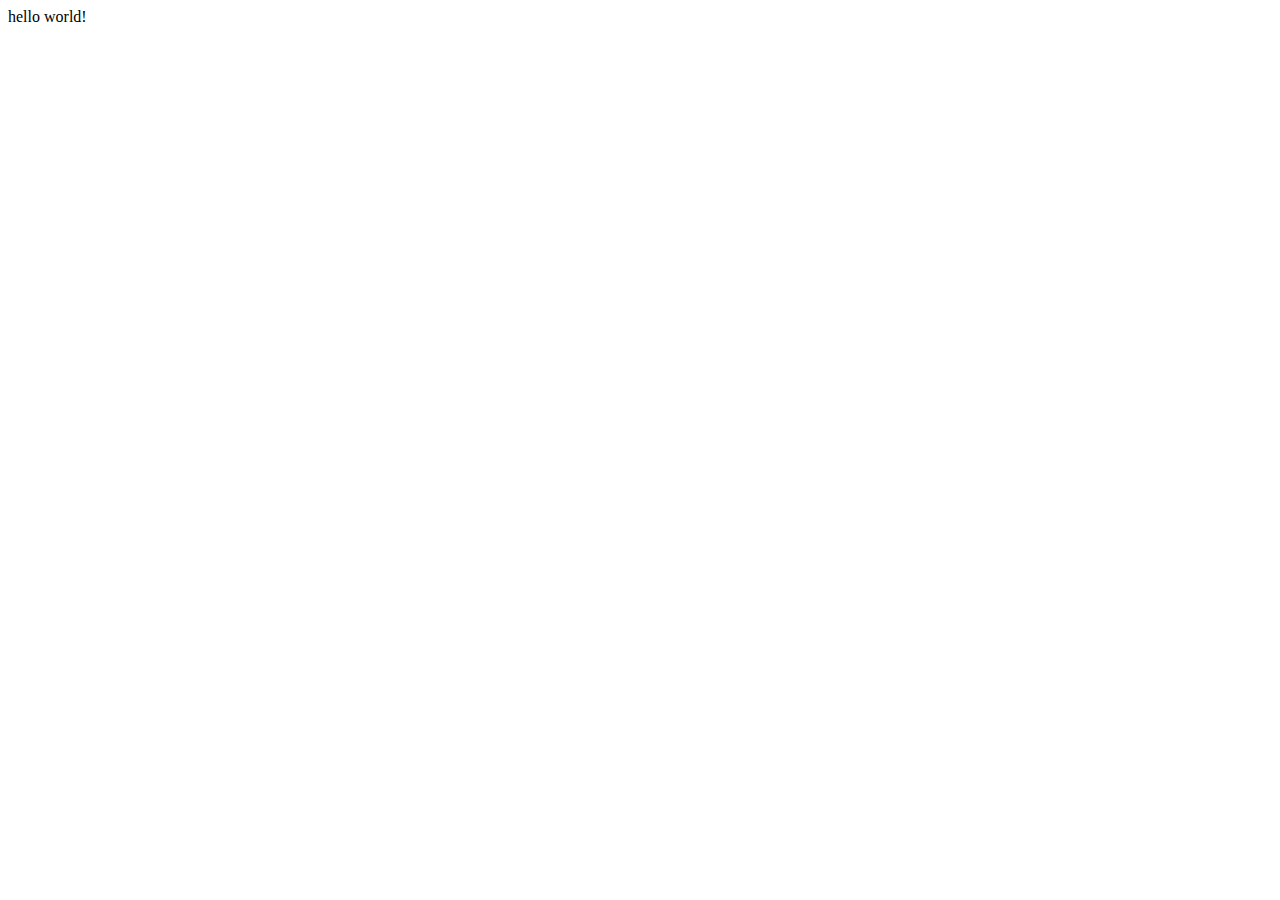
==== index.html @ 5fd616d1 "Start git blog" ====
<!DOCTYPE html>
<html lang="en">
  <head>
    <meta charset="UTF-8" />
    <meta http-equiv="X-UA-Compatible" content="IE=edge" />
    <meta name="viewport" content="width=device-width, initial-scale=1.0" />
    <title>Document</title>
  </head>
  <body>
    hello world!
  </body>
</html>
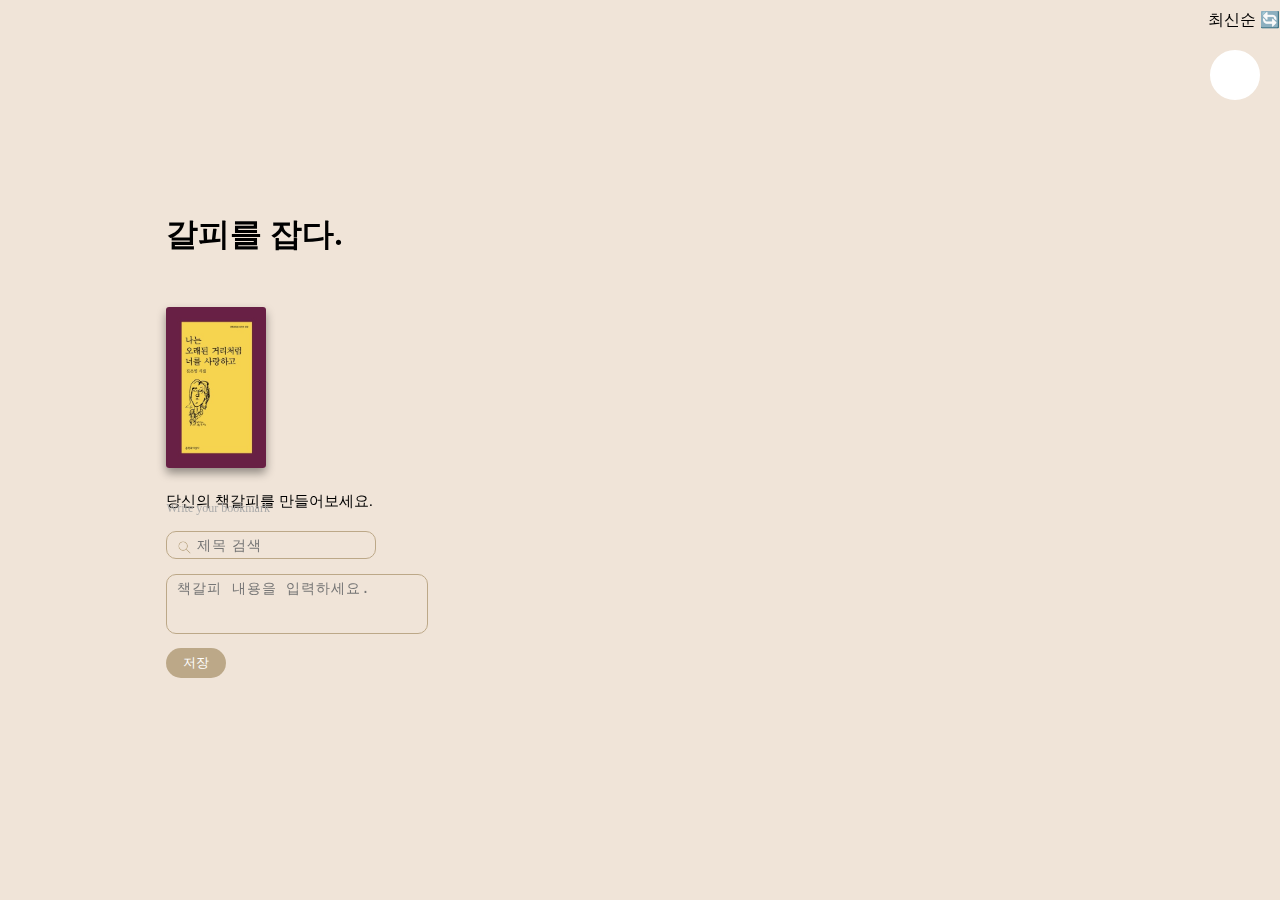
==== commit 77f33c5e: "test" ====
--- a/index.html
+++ b/index.html
@@ -4,9 +4,146 @@
     <meta charset="UTF-8" />
     <meta http-equiv="X-UA-Compatible" content="IE=edge" />
     <meta name="viewport" content="width=device-width, initial-scale=1.0" />
-    <title>Document</title>
+    <!-- jQuery CDN -->
+    <script src="https://code.jquery.com/jquery-latest.min.js"></script>
+
+    <!-- Bootstrap CSS -->
+    <link
+      href="https://cdn.jsdelivr.net/npm/bootstrap@5.0.2/dist/css/bootstrap.min.css"
+      rel="stylesheet"
+      integrity="sha384-EVSTQN3/azprG1Anm3QDgpJLIm9Nao0Yz1ztcQTwFspd3yD65VohhpuuCOmLASjC"
+      crossorigin="anonymous"
+    />
+
+    <!-- animate -->
+    <link
+      rel="stylesheet"
+      href="https://cdnjs.cloudflare.com/ajax/libs/animate.css/4.1.1/animate.min.css"
+    />
+
+    <!-- favicon -->
+    <link rel="shortcut icon" href="./images/favicon-32x32.png" />
+
+    <!-- scrollreveal CDN -->
+    <!-- <script src="https://unpkg.com/scrollreveal"></script> -->
+
+    <!-- masonry CDN -->
+    <script src="https://unpkg.com/masonry-layout@4/dist/masonry.pkgd.min.js"></script>
+
+    <!-- 외부 CSS -->
+    <link rel="stylesheet" href="./css/index.css" />
+    <title>갈피를 잡다</title>
   </head>
-  <body>
-    hello world!
+  <body onload="fadeIn()">
+    <!-- Modal -->
+    <div class="modal" id="bookInfoModal">
+      <div style="text-align: right">
+        <div class="close"></div>
+      </div>
+
+      <div class="modal-body">
+        <div><img src="" alt="" id="modalThumbnail" /></div>
+        <div id="modalInfo">
+          <div id="modalTitle"></div>
+          <div id="modalAuthors"></div>
+          <div id="modalContents"></div>
+          <div id="modalDate"></div>
+        </div>
+      </div>
+    </div>
+    <div class="modal_bg"></div>
+
+    <div id="wrapper">
+      <!-- 검색 섹션 -->
+      <section id="section_left">
+        <div id="wrap">
+          <div class="mainTitle">
+            <h1>갈피를 잡다.</h1>
+          </div>
+          <div class="searchResult">
+            <img
+              src="./images/defult_book.jpg"
+              alt=""
+              id="thumbnail"
+              style="width: 100px"
+            />
+            <p id="title">당신의 책갈피를 만들어보세요.</p>
+            <p id="author">Write your bookmark</p>
+          </div>
+
+          <!-- search bar -->
+          <div class="input-container">
+            <input
+              id="bookName"
+              type="text"
+              value=""
+              placeholder="제목 검색"
+              onkeydown="if (event.keyCode == 13) search();"
+            />
+            <span class="focus-border"></span>
+          </div>
+
+          <!-- 코멘트 등록 폼 -->
+          <form id="commentForm" method="POST">
+            <textarea
+              name="comment"
+              id="comment"
+              cols="30"
+              rows="3"
+              placeholder="책갈피 내용을 입력하세요."
+            ></textarea
+            ><br />
+            <button id="commentSaveBt" onclick="saveComment()">저장</button>
+          </form>
+        </div>
+      </section>
+
+      <!-- 책갈피 섹션 -->
+      <section id="section_right">
+        <div class="searchSort">
+          <!-- 검색 -->
+          <link
+            rel="stylesheet"
+            href="https://use.fontawesome.com/releases/v5.3.1/css/all.css"
+            integrity="sha384-mzrmE5qonljUremFsqc01SB46JvROS7bZs3IO2EmfFsd15uHvIt+Y8vEf7N7fWAU"
+            crossorigin="anonymous"
+          />
+
+          <form action="" class="form">
+            <input
+              id="searchInput"
+              type="search"
+              required
+              value=""
+              onkeydown="if (event.keyCode == 13) searchBookMarks();"
+            />
+            <i class="fa fa-search"></i>
+            <a href="javascript:void(0)" id="clear-btn">Clear</a>
+          </form>
+          <!-- 정렬 -->
+          <div class="sort">
+            <span class="sortBtn badge bg-light text-dark ms-auto mx-3"
+              >최신순 🔄</span
+            >
+          </div>
+        </div>
+
+        <div id="container" class="grid"></div>
+      </section>
+    </div>
+
+    <!-- 외부 js -->
+    <script src="./js/index.js"></script>
+    <script src="apikey.js"></script>
+
+    <!-- scrollreveal plugin -->
+    <!-- <script src="https://unpkg.com/scrollreveal"></script> -->
+
+    <!-- Option 1: Bootstrap Bundle with Popper -->
+    <script
+      src="https://cdn.jsdelivr.net/npm/bootstrap@5.0.2/dist/js/bootstrap.bundle.min.js"
+      integrity="sha384-MrcW6ZMFYlzcLA8Nl+NtUVF0sA7MsXsP1UyJoMp4YLEuNSfAP+JcXn/tWtIaxVXM"
+      crossorigin="anonymous"
+    ></script>
   </body>
 </html>
--- a/css/index.css
+++ b/css/index.css
@@ -0,0 +1,475 @@
+@font-face {
+  font-family: "SunBatang-Light";
+  src: url("https://cdn.jsdelivr.net/gh/projectnoonnu/noonfonts_eight@1.0/SunBatang-Light.woff")
+    format("woff");
+  font-weight: normal;
+  font-style: normal;
+}
+
+* {
+  margin: 0;
+  padding: 0;
+}
+
+.modal-body {
+  -ms-overflow-style: none; /* IE and Edge */
+  scrollbar-width: none; /* Firefox */
+}
+.modal-body::-webkit-scrollbar {
+  display: none; /* Chrome, Safari, Opera*/
+}
+
+input,
+textarea {
+  outline: none;
+}
+
+html,
+body {
+  width: 100vw;
+  height: 100vh;
+  background: #f0e4d8;
+  font-family: "SunBatang-Light";
+}
+
+#wrapper {
+  width: 80%;
+  height: 100%;
+  margin: 0 auto;
+  /* display: flex; */
+  position: relative;
+}
+
+/* modal */
+.modal {
+  width: 600px;
+  height: 450px;
+  position: fixed;
+  left: 0;
+  top: 0;
+  z-index: 99999;
+  background: #fff;
+  border-radius: 30px;
+  display: none;
+  padding: 10px 30px 40px 30px;
+  overflow: hidden;
+}
+
+.modal_bg {
+  width: 100%;
+  height: 100%;
+  background-color: rgba(0, 0, 0, 0.6);
+  position: fixed;
+  left: 0;
+  top: 0;
+  z-index: 999;
+  backdrop-filter: blur(5px);
+  display: none;
+}
+
+.close {
+  display: inline-block;
+  *display: inline;
+  cursor: pointer;
+}
+.close::after {
+  display: inline-block;
+  content: "\00d7";
+  font-size: 25pt;
+  color: #aaa;
+}
+.close:hover::after {
+  color: #111;
+  transition: 0.3s;
+}
+
+.modal-body {
+  position: relative;
+  height: 100%;
+  width: 100%;
+  /* background-color: #2F4842; */
+  top: -10px;
+}
+
+#modalThumbnail {
+  float: left;
+  width: 35%;
+  border-radius: 10px;
+  transform: translateY(5%);
+  box-shadow: rgba(0, 0, 0, 0.4) 0px 3px 10px;
+}
+
+#modalInfo {
+  float: right;
+  width: 60%;
+  font-size: 14px;
+}
+
+#modalTitle {
+  font-weight: bold;
+  font-size: 16px;
+}
+
+#modalDate {
+  position: absolute;
+  bottom: 30px;
+  right: 20px;
+  color: #aaa;
+}
+
+/* 왼쪽 검색 섹션 */
+#section_left {
+  width: 30%;
+  height: 100%;
+  display: flex;
+  position: fixed;
+  justify-content: center;
+  align-items: center;
+  overflow: hidden;
+}
+
+#wrap {
+  width: 80%;
+  justify-content: center;
+  align-items: center;
+}
+
+.mainTitle {
+  opacity: 0;
+  margin-bottom: 50px;
+  /* transition: 5s; */
+}
+
+#title {
+  font-size: 15px;
+  margin-top: 20px;
+}
+#author {
+  font-size: 12px;
+  color: #aaa;
+  margin-top: -10px;
+  margin-bottom: 0;
+}
+
+#commentForm {
+  display: block;
+  width: 300px;
+}
+
+#comment {
+  resize: none;
+  background: inherit;
+  border-radius: 10px;
+  border: 1px solid #bca888;
+  letter-spacing: 1px;
+  padding: 5px 10px;
+  width: 80%;
+  font-size: 14px;
+}
+
+#commentSaveBt {
+  width: 60px;
+  height: 30px;
+  margin-top: 10px;
+  border-radius: 20px;
+  background: #bca888;
+  border: none;
+  color: #fff;
+  font-size: 13px;
+  margin-bottom: 10px;
+}
+
+.sort {
+  cursor: pointer;
+}
+
+/* search bar */
+.input-container {
+  width: 300px;
+  margin: 15px 0;
+  position: relative;
+  z-index: 20;
+}
+
+input[type="text"] {
+  font-size: 14px;
+  color: #111;
+  width: 70%;
+  box-sizing: border-box;
+  letter-spacing: 1px;
+  background-color: inherit;
+  border: 1px solid #bca888;
+  border-radius: 10px;
+  padding: 5px 0 5px 30px;
+}
+
+.input-container::before {
+  background: url("../images/search.png") no-repeat;
+  background-size: 17px;
+  content: "";
+  display: inline-block;
+  height: 25px;
+  width: 25px;
+  position: absolute;
+  margin: 8px 10px;
+}
+
+.searchResult img {
+  border-radius: 3px;
+  box-shadow: rgba(0, 0, 0, 0.4) 0px 5px 10px;
+}
+
+/* 오른쪽 책갈피 섹션 */
+#section_right {
+  width: 60%;
+  height: 100%;
+  position: absolute;
+  right: 0;
+}
+
+#container {
+  width: 100%;
+  padding: 30px;
+}
+
+.bookMark {
+  width: 180px;
+  background: #2f4842;
+  color: #fff;
+  padding: 10px;
+  margin-bottom: 20px;
+  cursor: pointer;
+}
+
+.commentBox {
+  font-weight: bold;
+  margin-bottom: 60px;
+}
+
+.titleBox {
+  font-size: 10px;
+  /* margin-bottom: 10px; */
+}
+
+.searchSort {
+  position: fixed;
+  right: 0;
+  top: 0;
+  padding-top: 10px;
+}
+
+/* 검색 */
+
+.form {
+  position: fixed;
+  position: absolute;
+  top: 50px;
+  right: 20px;
+  transition: all 1s;
+  width: 50px;
+  height: 50px;
+  background: white;
+  box-sizing: border-box;
+  border-radius: 25px;
+  border: 4px solid white;
+  padding: 5px;
+}
+
+.form input {
+  position: absolute;
+  top: 0;
+  left: 0;
+  width: 100%;
+  height: 42.5px;
+  line-height: 30px;
+  outline: 0;
+  border: 0;
+  display: none;
+  font-size: 1em;
+  border-radius: 20px;
+  padding: 0 20px;
+}
+
+.fa {
+  box-sizing: border-box;
+  padding: 10px;
+  width: 42.5px;
+  height: 42.5px;
+  position: absolute;
+  top: 0;
+  right: 0;
+  border-radius: 50%;
+  color: #bca888;
+  text-align: center;
+  font-size: 1.2em;
+  transition: all 1s;
+}
+
+.form:hover,
+.form:valid {
+  width: 200px;
+  cursor: pointer;
+}
+
+.form:hover input,
+.form:valid input {
+  display: block;
+}
+
+.form:hover .fa,
+.form:valid .fa {
+  background: #bca888;
+  color: white;
+}
+
+.form a {
+  display: none;
+  position: relative;
+  top: 50px;
+  bottom: 0;
+  left: 0;
+  right: 0;
+  font-size: 20px;
+  color: white;
+  text-align: center;
+  width: 100%;
+  text-decoration: none;
+  text-align: right;
+}
+
+.form:valid a {
+  display: block;
+}
+
+/* 모바일용 css */
+@media all and (max-width: 768px) {
+  html,
+  body {
+    background-color: #fff;
+  }
+
+  #wrapper {
+    width: 100%;
+  }
+
+  .modal {
+    width: 70%;
+    min-height: 450px;
+    height: 650px;
+    overflow: hidden;
+    padding: 20px;
+  }
+
+  .modal-body {
+    position: relative;
+    height: 100%;
+    width: 100%;
+    overflow-x: hidden;
+    overflow-y: auto;
+  }
+
+  #modalThumbnail {
+    float: none;
+    display: block;
+    width: 50%;
+    margin: 0 auto;
+    transform: translateY(0);
+  }
+
+  #modalInfo {
+    float: none;
+    width: 100%;
+    font-size: 14px;
+    position: relative;
+  }
+
+  #modalTitle {
+    font-weight: bold;
+    font-size: 16px;
+    text-align: center;
+    margin-top: 20px;
+  }
+
+  #modalDate {
+    position: static;
+    margin: 20px 0;
+    text-align: right;
+  }
+
+  .close {
+    position: relative;
+    top: -10px;
+  }
+
+  #section_left {
+    width: 100%;
+    height: 180px;
+    background: #f0e4d8;
+    position: relative;
+    display: block;
+    position: fixed;
+    padding: 50px;
+    z-index: 99;
+  }
+
+  #section_right {
+    width: 100%;
+    height: 75%;
+    position: absolute;
+    margin-top: 180px;
+  }
+
+  .searchResult {
+    display: none;
+    position: absolute;
+    width: 45%;
+    margin-top: 55px;
+    padding: 0 10px;
+    text-align: center;
+    margin-left: -30px;
+  }
+
+  #commentForm {
+    display: none;
+    position: absolute;
+    width: 45%;
+    left: 50%;
+    margin-top: 5px;
+  }
+
+  #commentSaveBt {
+    float: right;
+    margin-right: 20%;
+  }
+
+  .mainTitle {
+    margin-bottom: 25px;
+    transition: 5s;
+  }
+
+  input[type="text"] {
+    width: 380px;
+  }
+
+  #container {
+    width: 90%;
+    margin: 0 auto;
+  }
+
+  .searchSort {
+    position: fixed;
+    top: 180px;
+    right: -10px;
+    padding-top: 10px;
+    z-index: 20;
+  }
+
+  /* .form{
+    position: fixed;
+    bottom: 0;
+    top: 700px;
+    right: 10px;
+    z-index: 50;
+    box-shadow: rgba(149, 157, 165, 0.2) 0px 8px 24px;
+  } */
+}
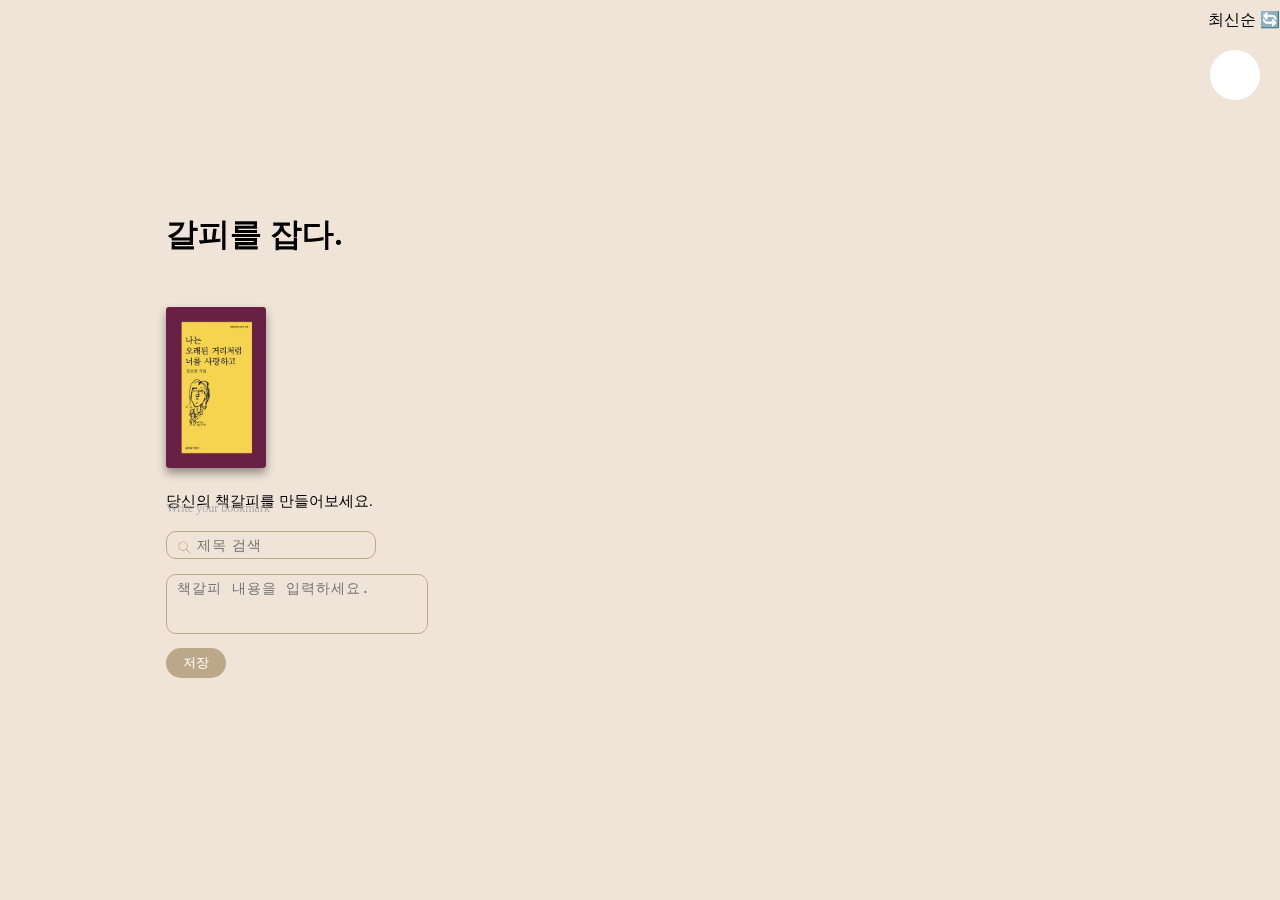
==== commit 767ca14e: "js 경로 수정" ====
--- a/index.html
+++ b/index.html
@@ -133,8 +133,8 @@
     </div>
 
     <!-- 외부 js -->
+    <script src="./js/apikey.js"></script>
     <script src="./js/index.js"></script>
-    <script src="apikey.js"></script>
 
     <!-- scrollreveal plugin -->
     <!-- <script src="https://unpkg.com/scrollreveal"></script> -->
